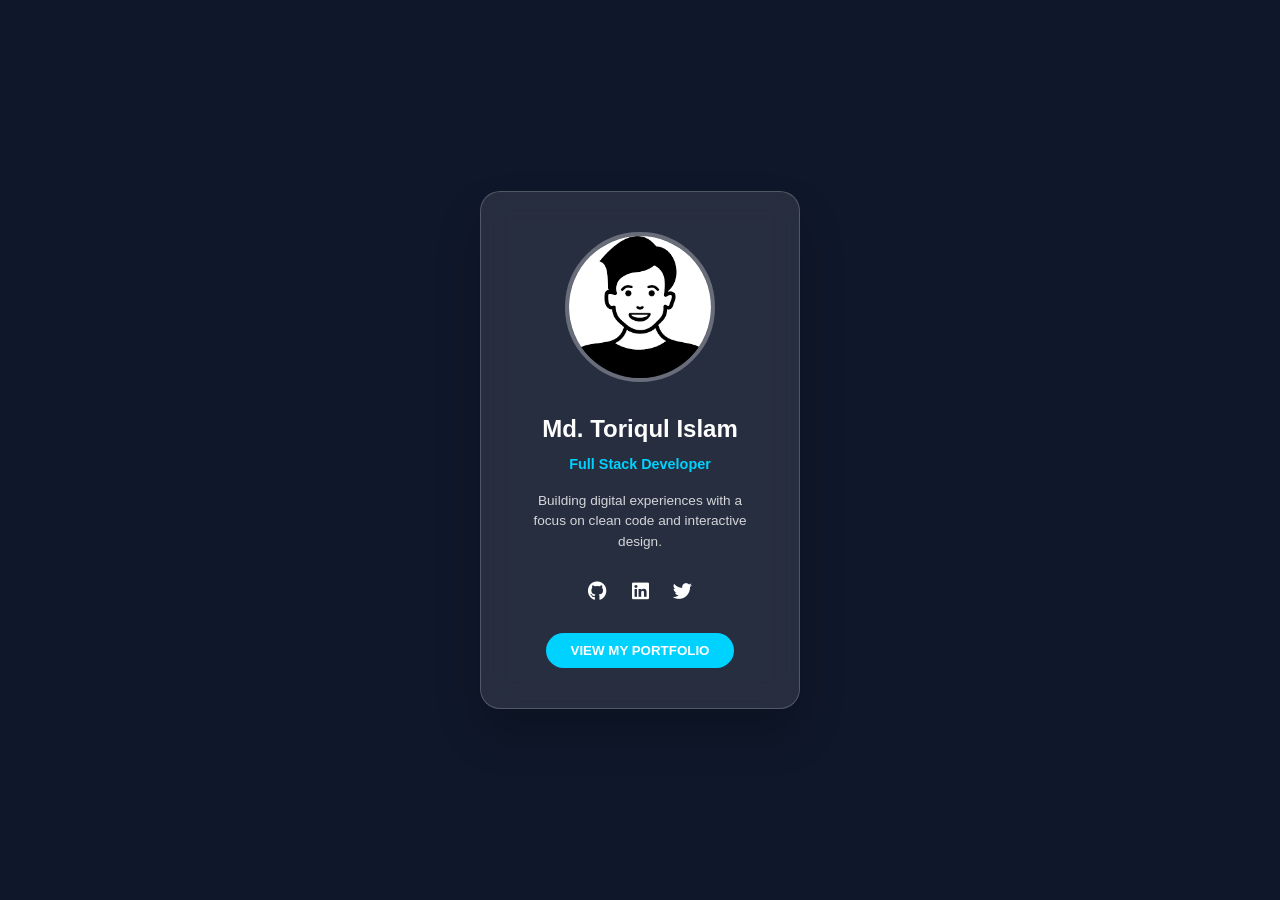
==== index.html @ 5adaf84f "Files added" ====
<!DOCTYPE html>
<html lang="en">
<head>
    <meta charset="UTF-8">
    <meta name="viewport" content="width=device-width, initial-scale=1.0">
    <title>Welcome</title>
    <link rel="stylesheet" href="style.css">
    <!-- Font Awesome for Icons -->
    <link rel="stylesheet" href="https://cdnjs.cloudflare.com/ajax/libs/font-awesome/6.0.0/css/all.min.css">
</head>
<body>

    <div class="container card-container">
        <div class="portfolio-card" id="tilt-card">
            <div class="card-image">
                <img src="image/card-image1.png" alt="Profile Picture">
            </div>
            <div class="card-info">
                <h2>Md. Toriqul Islam</h2>
                <p class="role">Full Stack Developer</p>
                <p class="bio">Building digital experiences with a focus on clean code and interactive design.</p>
            </div>
            <div class="card-socials">
                <a href="https://github.com/toriqul-tariq/" target="_blank"><i class="fab fa-github"></i></a>
                <a href="#"><i class="fab fa-linkedin"></i></a>
                <a href="https://x.com/realToriqul" target="_blank"><i class="fab fa-twitter"></i></a>
            </div>
            <button class="contact-btn"><a href="home.html">VIEW MY PORTFOLIO</a></button>
        </div>
    </div>

    <script src="script.js"></script>
</body>
</html>
---- style.css ----
/* Variables */
:root {
    --primary-color: #6366f1;
    --bg-dark: #0f172a;
    --bg-light: #1e293b;
    --text-main: #f8fafc;
    --text-dim: #94a3b8;
    --transition: all 0.3s ease;
}
/* Import Google Font */
@import url('https://fonts.googleapis.com/css2?family=Poppins:wght@300;400;600&display=swap');

* {
    margin: 0;
    padding: 0;
    box-sizing: border-box;
    font-family: 'Poppins', sans-serif;
}


body {
    display: inline;

    font-family: 'Poppins', sans-serif;
    background-color: var(--bg-dark);
    color: var(--text-main);
    line-height: 1.6;
    overflow-x: hidden;
    scroll-behavior: smooth;
    min-height: 100vh;
    /* justify-content: center;
    align-items: center;
    min-height: 100vh; */
}

.card-container {
    display: flex;
    font-family: 'Poppins', sans-serif;
    background-color: var(--bg-dark);
    color: var(--text-main);
    line-height: 1.6;
    overflow-x: hidden;
    scroll-behavior: smooth;
    min-height: 100vh;
    justify-content: center;
    align-items: center;
    
}

/* ================ */
/* body {
    display: flex;
    justify-content: center;
    align-items: center;
    min-height: 100vh;
    background: linear-gradient(45deg, #0f0c29, #302b63, #24243e); Dark gradient background */
}
/* ====================================== */

.container {
    max-width: 1100px;
    margin: 0 auto;
    padding: 0 20px;
}
/* ===========HOME PAGE CSS START========= */
/* Navigation */
.navbar {
    position: fixed;
    top: 0;
    width: 100%;
    display: flex;
    justify-content: space-between;
    align-items: center;
    padding: 20px 50px;
    z-index: 1000;
    transition: var(--transition);
    backdrop-filter: blur(20px);
    background: rgba(15, 23, 42, 0.8);
}

.logo {
    font-size: 1.5rem;
    font-weight: 700;
    letter-spacing: 2px;
}

.logo span {
    color: var(--primary-color);
}

/* Logo Hover & Link*/ 

/* ==================================== */
.navbar .logo:hover{
    cursor: pointer;
    color: var(--primary-color);
    transition: var(--transition);
}
/*======================================*/
.nav-links {
    display: flex;
    list-style: none;
}

.nav-links li {
    margin-left: 30px;
}

.nav-links a {
    text-decoration: none;
    color: var(--text-main);
    font-weight: 400;
    transition: var(--transition);
}

.nav-links a:hover {
    color: var(--primary-color);
}

/* Hero Section */
.hero {
    height: 100vh;
    display: flex;
    align-items: center;
    justify-content: center;
    text-align: center;
    background: radial-gradient(circle at center, #1e293b 0%, #0f172a 100%);
}

.hero h1 {
    font-size: 4rem;
    margin-bottom: 1rem;
}

.highlight {
    color: var(--primary-color);
}

.hero p {
    font-size: 1.2rem;
    color: var(--text-dim);
    margin-bottom: 2rem;
}

.typewriter{
    color: var(--primary-color);
}
.btn {
    padding: 12px 30px;
    background: var(--primary-color);
    color: white;
    text-decoration: none;
    border-radius: 30px;
    font-weight: 600;
    transition: var(--transition);
    border: none;
    cursor: pointer;
}

.btn:hover {
    transform: translateY(-5px);
    box-shadow: 0 10px 20px rgba(99, 102, 241, 0.4);
}

/* Section General */
section {
    padding: 100px 0;
}

.section-title {
    text-align: center;
    font-size: 2.5rem;
    margin-bottom: 50px;
}

/* About Section */
.about-grid {
    text-align: center;
    max-width: 800px;
    margin: 0 auto;
}

.about-text p {
    font-size: 1.1rem;
    color: var(--text-dim);
    margin-bottom: 30px;
}

.skills {
    display: flex;
    flex-wrap: wrap;
    justify-content: center;
    cursor: pointer;
    gap: 15px;
}

.skill-badge {
    background: var(--bg-light);
    padding: 8px 20px;
    border-radius: 20px;
    border: 1px solid var(--primary-color);
    font-size: 0.9rem;
}

/* Project Grid */
.projects{
    max-width: 1100px;
    margin: 0 auto;
    align-items: center;
}

.project-grid {
    display: grid;
    grid-template-columns: repeat(auto-fit, minmax(300px, 1fr));
    gap: 30px;
    
}

.project-card {
    background: var(--bg-light);
    border-radius: 15px;
    overflow: hidden;
    
    position: relative;
    transition: var(--transition);
    border: 1px solid rgba(255,255,255,0.05);
}

.project-card:hover {
    transform: translateY(-10px);
    border-color: var(--primary-color);
    box-shadow: 10px 20px 30px rgba(0,0,0,0.1);
    transition: all 0.4s cubic-bezier(0.175, 0.885, 0.32, 1.275);
    cursor: pointer;
    animation: fadeInUp 0.5s ease backwards;
    color: var(--primary-color);
}

.project-img {
    height: 150px;
    width: 100%;
    overflow: hidden;
    position: relative;
}

.project-img img{
    height: 100%;
    width: 100%;
    transition: transform 0.5s ease;
}
/* Image Wrapper for Zoom Effect */
.project-card:hover .project-img img {
    transform: scale(1.1);
}
.project-info {
    padding: 20px;
    text-align: center;
}

.project-info h3 {
    margin-bottom: 10px;
}

.project-info p {
    color: var(--text-dim);
    font-size: 0.9rem;
    margin-bottom: 20px;
}

.project-link {
    color: var(--primary-color);
    text-decoration: none;
    font-weight: 600;
}

/* Entry Animation */
@keyframes fadeInUp {
            from {
                opacity: 0;
                transform: translateY(10px);
            }
            to {
                opacity: 1;
                transform: translateY(0);
            }
        }
/* HOME PAGE CSS END */

/* ======================WELCOME PAGE CSS START========================== */
.card-container {
    display: grid;
    /* margin: 0 auto; */
    align-items: center;
    text-align: center;
    perspective: 1000px; /* Essential for 3D effect */
}

.portfolio-card {
    background: rgba(255, 255, 255, 0.1);
    backdrop-filter: blur(15px);
    border: 1px solid rgba(255, 255, 255, 0.2);
    border-radius: 20px;
    padding: 40px;
    width: 320px;
    text-align: center;
    align-items: center;
    color: white;
    box-shadow: 0 25px 45px rgba(0, 0, 0, 0.2);
    transition: transform 0.1s ease-out; /* Smooth movement */
    transform-style: preserve-3d;
}

.card-image img {
    width: 150px;
    height: 150px;
    border-radius: 50%;
    border: 4px solid rgba(255, 255, 255, 0.3);
    margin-bottom: 20px;
    transform: translateZ(50px); /* Makes image pop out more */
}

.card-info h2 {
    font-size: 1.5rem;
    margin-bottom: 5px;
    transform: translateZ(30px);
}

.role {
    color: #00d2ff;
    font-weight: 600;
    font-size: 0.9rem;
    margin-bottom: 15px;
    transform: translateZ(20px);
}

.bio {
    font-size: 0.85rem;
    opacity: 0.8;
    line-height: 1.5;
    margin-bottom: 25px;
    transform: translateZ(10px);
}

.card-socials {
    margin-bottom: 25px;
    transform: translateZ(20px);
}

.card-socials a {
    color: white;
    font-size: 1.2rem;
    margin: 0 10px;
    transition: color 0.3s;
}

.card-socials a:hover {
    color: #00d2ff;
}

.contact-btn {
    background: #00d2ff;
    color: white;
    border: none;
    padding: 10px 25px;
    border-radius: 25px;
    font-weight: bold;
    cursor: pointer;
    transition: 0.3s;
    transform: translateZ(50px);
}

.contact-btn:hover {
    background: white;
    color: #302b63;
}

.contact-btn a{
    color: white;
    text-decoration: none;
}

.contact-btn a:hover{
    color: #00d2ff;
}

/* ====================WELCOME PAGE CSS END=========================== */

/* -----------Project Card Design Start-----------*/


        /* body {
            background: linear-gradient(135deg, #e0eafc, #cfdef3);
            display: flex;
            justify-content: center;
            align-items: center;
            min-height: 100vh;
            padding: 20px;
        } */

        /* Responsive Grid Container */
        /* .container {
            display: grid;
            grid-template-columns: repeat(auto-fit, minmax(300px, 1fr));
            gap: 30px;
            width: 100%;
            max-width: 1100px;
        } */

        /* Card Styling */
        /* .card {
            background: white;
            border-radius: 20px;
            overflow: hidden;
            box-shadow: 0 10px 20px rgba(0,0,0,0.1);
            transition: all 0.4s cubic-bezier(0.175, 0.885, 0.32, 1.275);
            cursor: pointer;
            position: relative;
            animation: fadeInUp 0.8s ease backwards;
        } */

        /* Entry Animation */
        /* @keyframes fadeInUp {
            from {
                opacity: 0;
                transform: translateY(10px);
            }
            to {
                opacity: 1;
                transform: translateY(0);
            }
        } */

        /* Card Hover Effect */
        /* .card:hover {
            transform: translateY(-10px);
            box-shadow: 0 20px 40px rgba(0,0,0,0.2);
        } */

        /* Image Wrapper for Zoom Effect */
        /* .card-image {
            width: 100%;
            height: 200px;
            overflow: hidden;
            position: relative;
        }

        .card-image img {
            width: 100%;
            height: 100%;
            object-fit: cover;
            transition: transform 0.5s ease;
        } */

        /* .card:hover .card-image img {
            transform: scale(1.1);
        } */

        /* Badge (New/Hot) */
        /* .badge {
            position: absolute;
            top: 15px;
            right: 15px;
            background: #ff4757;
            color: white;
            padding: 5px 12px;
            border-radius: 50px;
            font-size: 12px;
            font-weight: 600;
            z-index: 10;
        } */

        /* Content Area */
        /* .card-content {
            padding: 25px;
        }

        .card-content h3 {
            font-size: 22px;
            color: #333;
            margin-bottom: 10px;
            transition: color 0.3s ease;
        }

        .card:hover h3 {
            color: #4a90e2;
        }

        .card-content p {
            font-size: 14px;
            color: #666;
            line-height: 1.6;
            margin-bottom: 20px;
        } */

        /* Button Styling */
        /* .card-btn {
            display: inline-block;
            padding: 10px 20px;
            background: #4a90e2;
            color: white;
            text-decoration: none;
            border-radius: 10px;
            font-weight: 600;
            font-size: 14px;
            transition: background 0.3s ease, transform 0.2s ease;
        }

        .card-btn:hover {
            background: #357abd;
            transform: scale(1.05);
        }

        .card-btn:active {
            transform: scale(0.95);
        } */

        /* Staggered animation for multiple cards */
        /* .card:nth-child(2) { animation-delay: 0.2s; }
        .card:nth-child(3) { animation-delay: 0.4s; } */

/* -----------Project Card Design end----------- */         

/* Contact Form */
.contact-wrapper {
    max-width: 600px;
    margin: 0 auto;
}

#contact-form {
    display: flex;
    flex-direction: column;
    gap: 20px;
}

#contact-form input, #contact-form textarea {
    padding: 15px;
    background: var(--bg-light);
    border: 1px solid #334155;
    color: white;
    border-radius: 8px;
    outline: none;
}

#contact-form input:focus, #contact-form textarea:focus {
    border-color: var(--primary-color);
}

footer {
    text-align: center;
    padding: 40px 0;
    color: var(--text-dim);
    font-size: 0.9rem;
}

/* Animations */
.reveal {
    opacity: 0;
    transform: translateY(30px);
    transition: all 0.8s ease-out;
}

.reveal.active {
    opacity: 1;
    transform: translateY(0);
}

/* Responsive */
@media (max-width: 768px) {
    .nav-links { display: none; }
    .hero h1 { font-size: 2.5rem; }
}
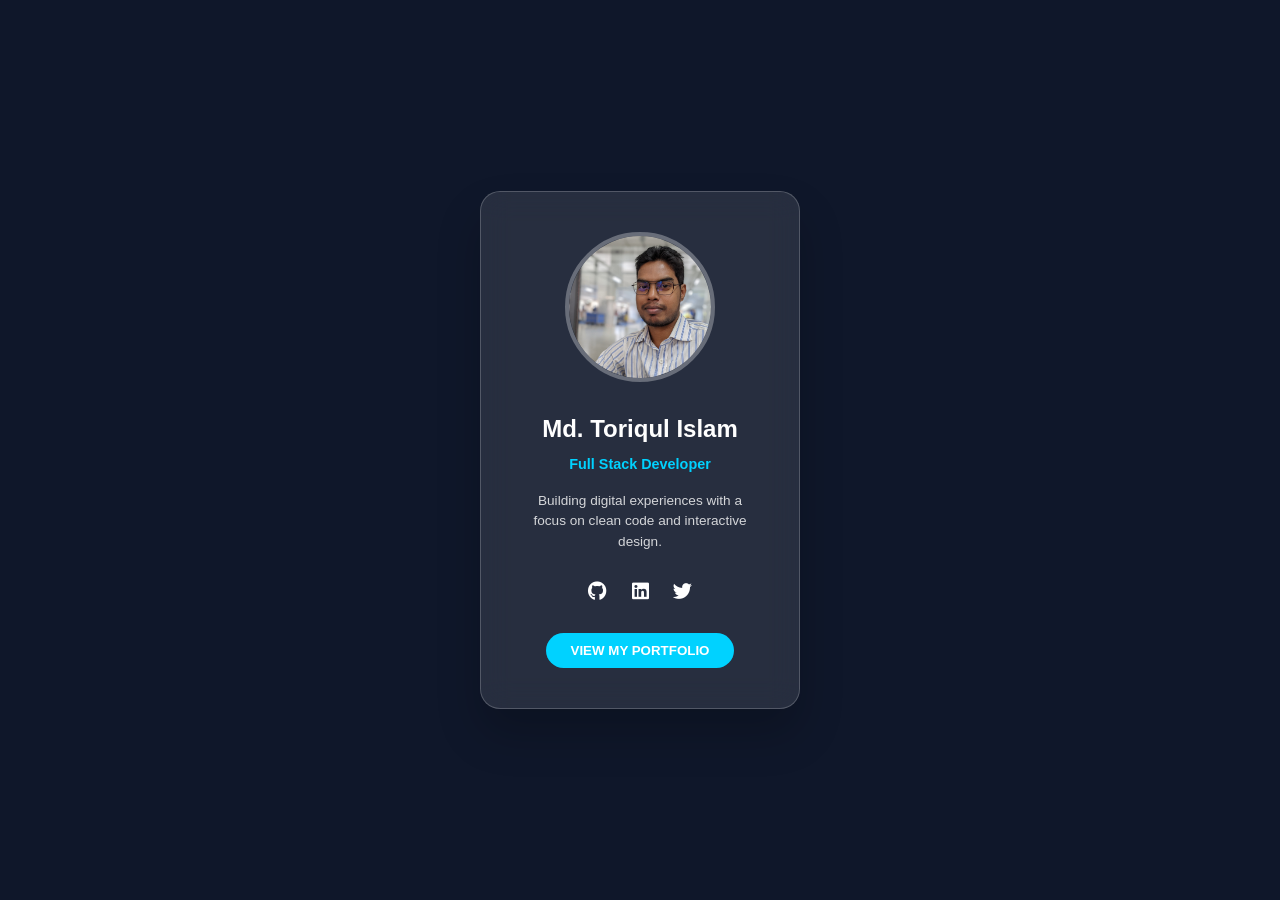
==== commit 3a0430bb: "Update index.html" ====
--- a/index.html
+++ b/index.html
@@ -13,7 +13,7 @@
     <div class="container card-container">
         <div class="portfolio-card" id="tilt-card">
             <div class="card-image">
-                <img src="image/card-image1.png" alt="Profile Picture">
+                <img src="image/Porifolio-image.jpg" alt="Profile Picture">
             </div>
             <div class="card-info">
                 <h2>Md. Toriqul Islam</h2>
@@ -22,7 +22,7 @@
             </div>
             <div class="card-socials">
                 <a href="https://github.com/toriqul-tariq/" target="_blank"><i class="fab fa-github"></i></a>
-                <a href="#"><i class="fab fa-linkedin"></i></a>
+                <a href="https://www.linkedin.com" target="_blank"><i class="fab fa-linkedin"></i></a>
                 <a href="https://x.com/realToriqul" target="_blank"><i class="fab fa-twitter"></i></a>
             </div>
             <button class="contact-btn"><a href="home.html">VIEW MY PORTFOLIO</a></button>
@@ -31,4 +31,4 @@
 
     <script src="script.js"></script>
 </body>
-</html>+</html>
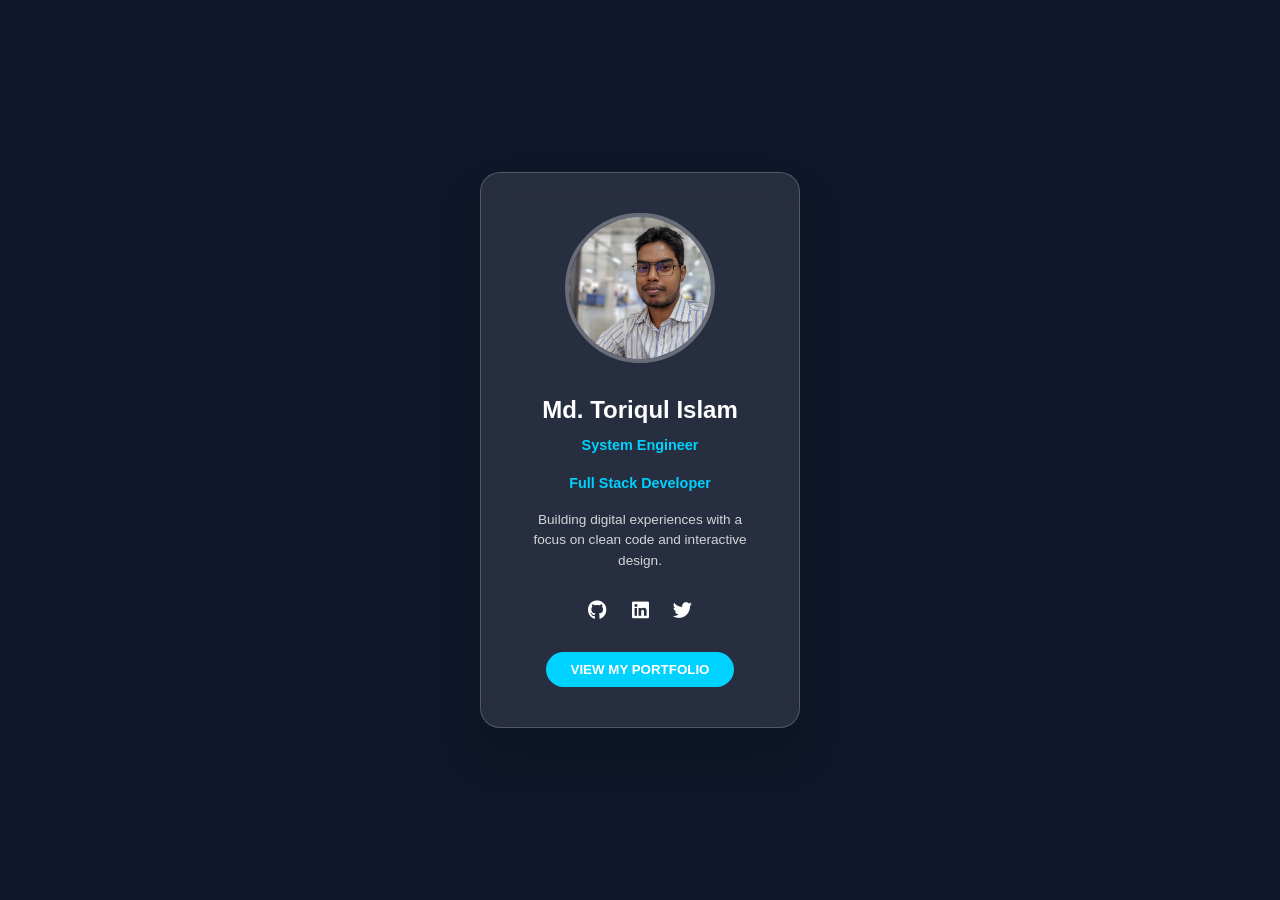
==== commit 7b76e1f5: "Update index.html" ====
--- a/index.html
+++ b/index.html
@@ -17,11 +17,12 @@
             </div>
             <div class="card-info">
                 <h2>Md. Toriqul Islam</h2>
+                <p class="role">System Engineer</p>
                 <p class="role">Full Stack Developer</p>
                 <p class="bio">Building digital experiences with a focus on clean code and interactive design.</p>
             </div>
             <div class="card-socials">
-                <a href="https://github.com/toriqul-tariq/" target="_blank"><i class="fab fa-github"></i></a>
+                <a href="https://github.com/" target="_blank"><i class="fab fa-github"></i></a>
                 <a href="https://www.linkedin.com" target="_blank"><i class="fab fa-linkedin"></i></a>
                 <a href="https://x.com/realToriqul" target="_blank"><i class="fab fa-twitter"></i></a>
             </div>
